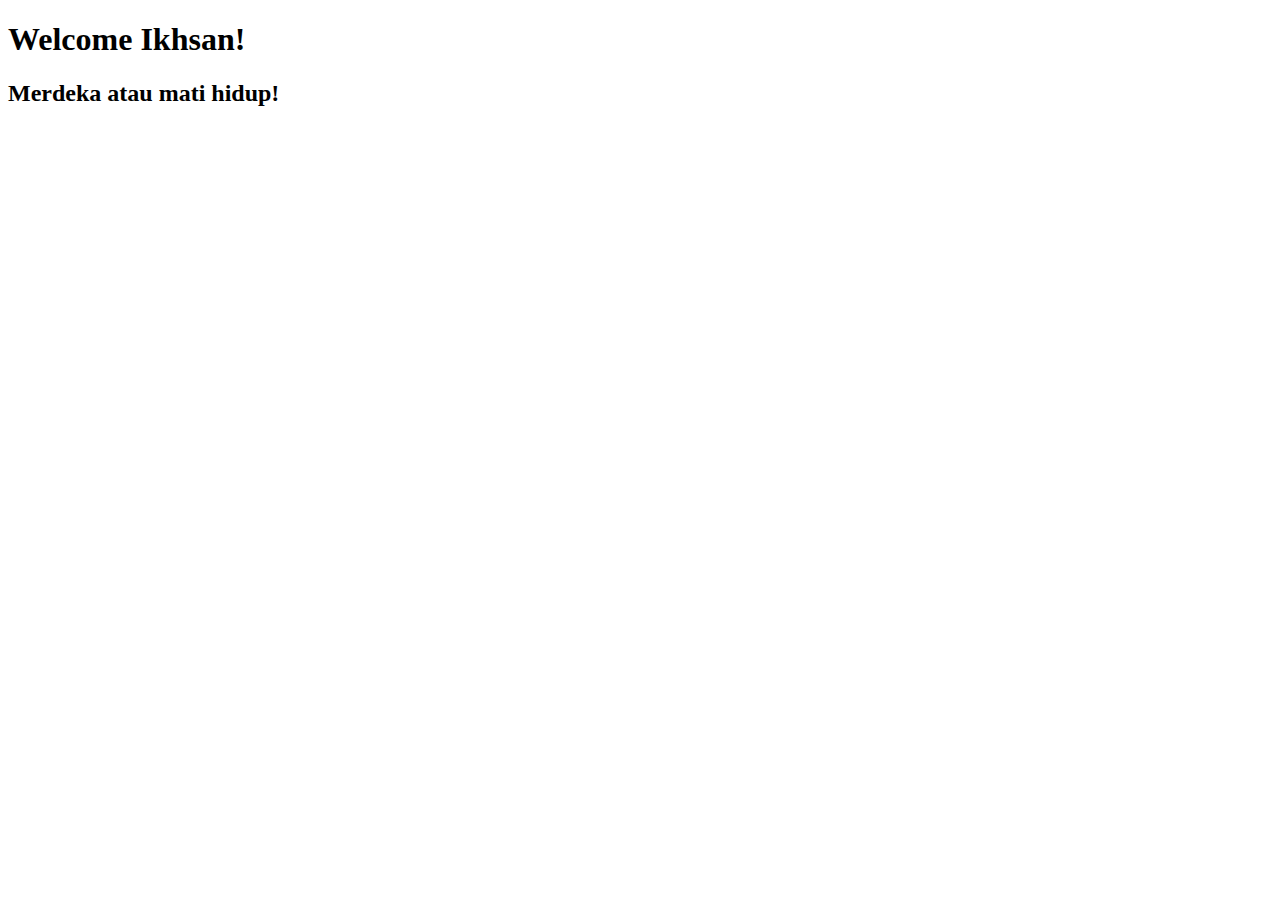
==== Chess-Class/index.html @ a0a30628 "change directory" ====
<!DOCTYPE html>
<html lang="en">
<head>
    <meta charset="UTF-8">
    <meta http-equiv="X-UA-Compatible" content="IE=edge">
    <meta name="viewport" content="width=device-width, initial-scale=1.0">
    <title>System Component(s) Figma to Code</title>
</head>
<body>
    
    <h1>Welcome Ikhsan!</h1>

    <h2>Merdeka atau mati hidup!</h2>
</body>
</html>
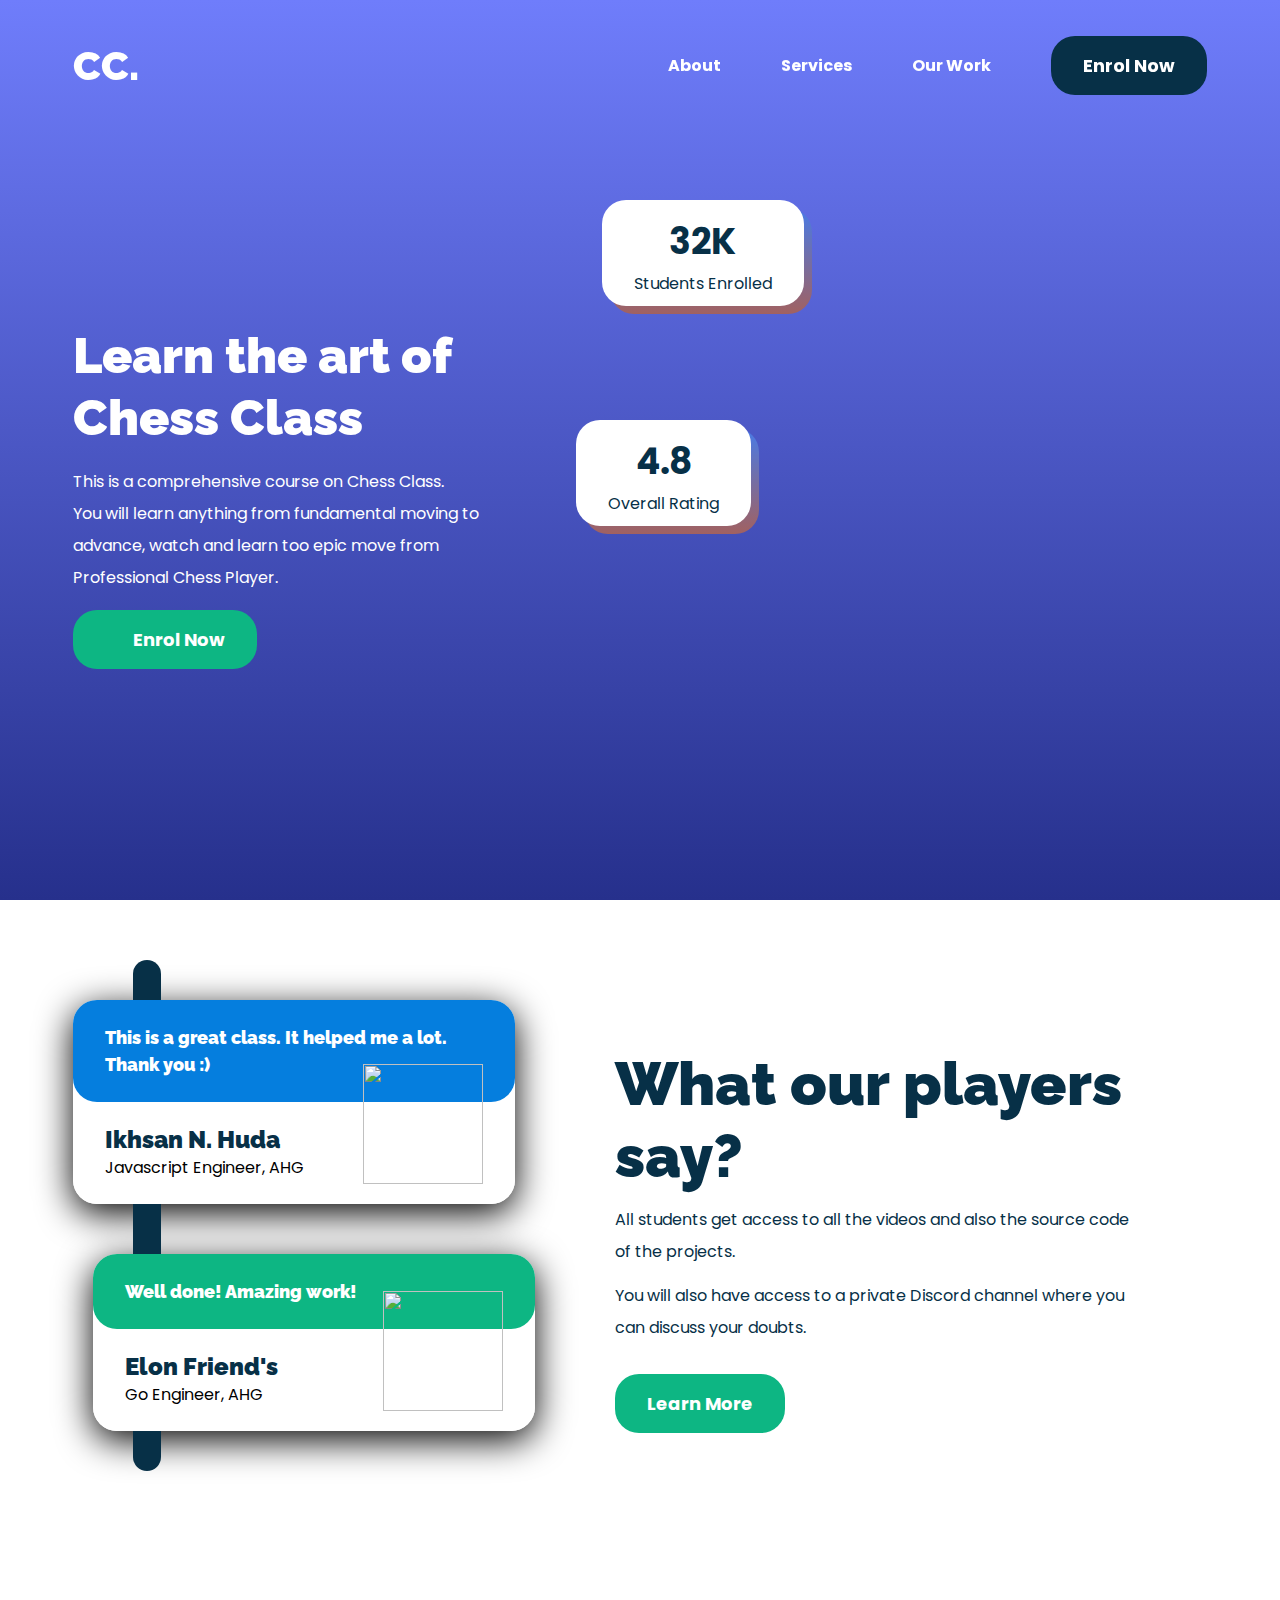
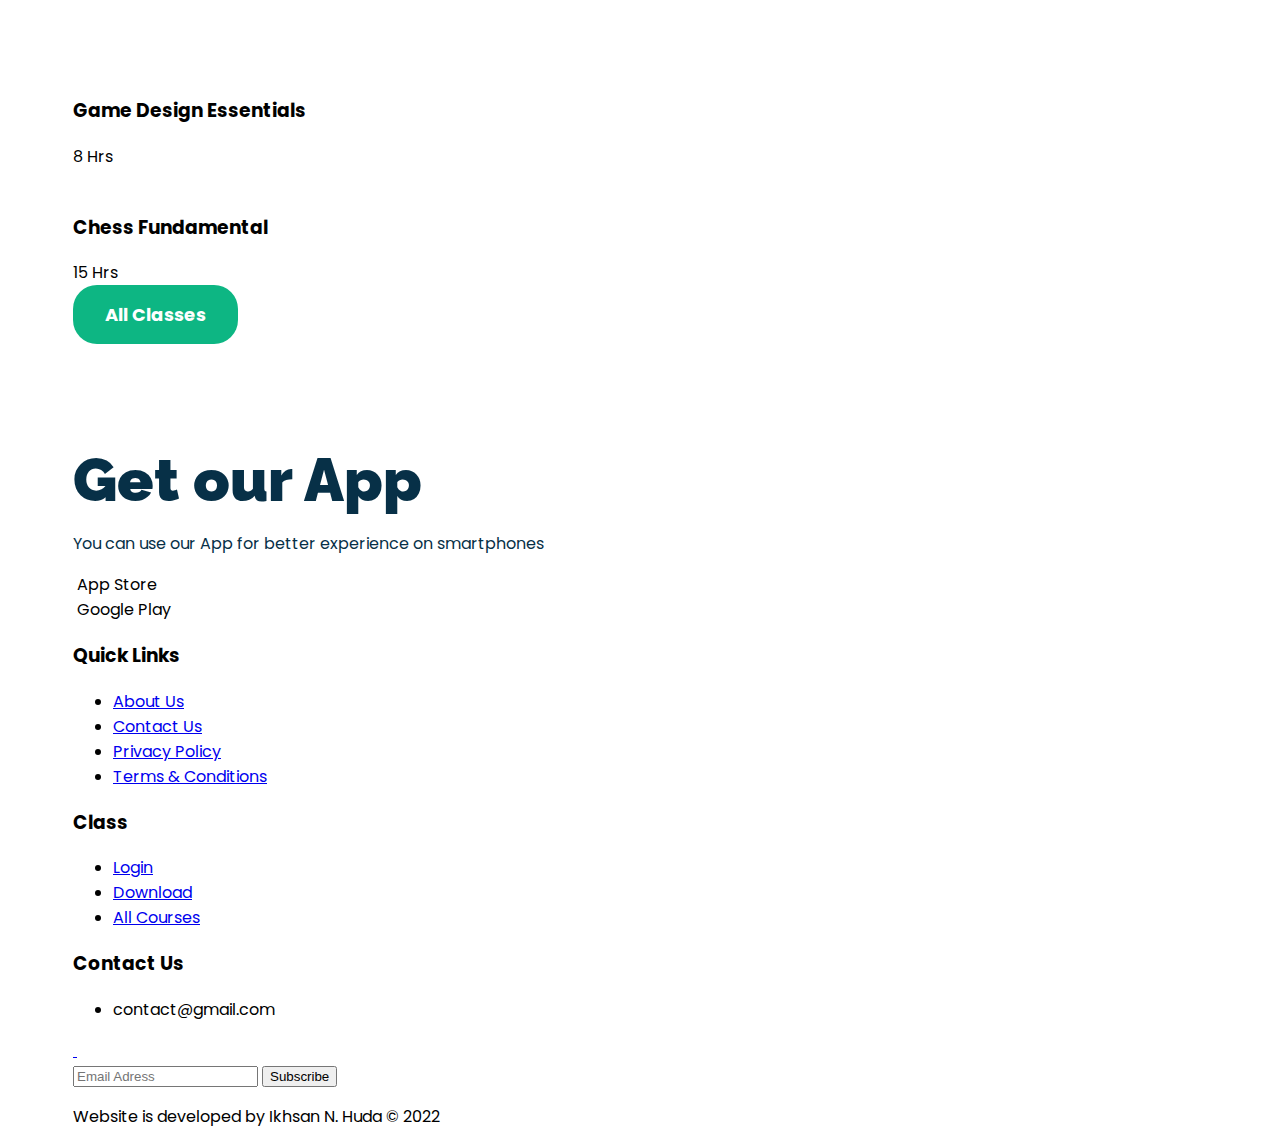
==== commit 12ddee3a: "update testimonials section" ====
--- a/Chess-Class/index.html
+++ b/Chess-Class/index.html
@@ -4,12 +4,269 @@
     <meta charset="UTF-8">
     <meta http-equiv="X-UA-Compatible" content="IE=edge">
     <meta name="viewport" content="width=device-width, initial-scale=1.0">
-    <title>System Component(s) Figma to Code</title>
+    <title>Chess Class</title>
+    <link rel="preconnect" href="https://fonts.googleapis.com">
+    <link rel="preconnect" href="https://fonts.gstatic.com" crossorigin>
+    <link href="https://fonts.googleapis.com/css2?family=Poppins:wght@400;700&family=Raleway:wght@300;900&display=swap" rel="stylesheet">
+    <link rel="stylesheet" href="style.css">
 </head>
 <body>
     
-    <h1>Welcome Ikhsan!</h1>
-
-    <h2>Merdeka atau mati hidup!</h2>
+
+<header>
+    <div class="wrapper">
+  <nav>
+            <div class="logo">
+                CC.
+            </div>
+   <ul>
+    <li>
+        <a href="#"> About </a>
+    </li>
+
+    <li>
+        <a href="#"> Services </a>
+    </li>
+
+    <li>
+        <a href="#"> Our Work </a>
+    </li>
+
+    <li>
+        <a href="#" class="btn dark"> Enrol Now </a>
+    </li>
+   </ul>
+  </nav>
+    
+    <!-- End of desktop navigation menu -->
+
+  <div class="hero-section"> 
+    <div class="left">
+        <h1>
+            Learn the art of <br>
+            Chess Class
+        </h1>
+
+        <p>
+            This is a comprehensive course on Chess Class. <br>
+            You will learn anything from fundamental moving to <br>
+            advance, watch and learn too epic move from <br>
+            Professional Chess Player.
+        </p>
+    
+        <a href="#" class="btn light enrol-icon">Enrol Now</a>
+    </div>
+    
+    <div class="right">
+        <img src="images/Chess.png" alt="" />
+    </div>
+
+  <div class="achievement-cards">
+
+    <div class="achievement-card students-enrolled">
+        <div class="content">
+            <div>
+                <h3>32K</h3>
+            </div>
+            <p>Students Enrolled</p>    
+        </div>
+
+        <div class="bg"></div>
+     </div>   
+   
+     <div class="achievement-card overall-rating">
+        <div class="content">
+            <div>
+            <h3>4.8</h3>
+            <img src="images/star-icon.png" alt="">
+            </div>
+            <p>Overall Rating</p>
+        </div>
+
+        <div class="bg"></div>
+     </div>   
+    </div>
+
+</div>
+</div>
+</header>    
+
+<!-- End of the header section -->
+
+    <div class="wrapper">
+        <section class="testimonials-section">
+            <div class="left">
+                <div class="testimonial-card">
+                    <div class="content">
+                        This is a great class. It helped me a lot. Thank you :)
+                    </div>
+
+                    <div class="info">
+                        <h4>Ikhsan N. Huda</h4>
+                        <div class="company">
+                            Javascript Engineer, AHG
+                        </div>      
+                        <img src="images/person.png" alt="" />
+                    </div>
+                </div>
+                    
+                    <div class="testimonial-card">
+                        <div class="content">
+                            Well done! Amazing work!
+                        </div>
+    
+                        <div class="info">
+                            <h4>Elon Friend's</h4>
+                            <div class="company">
+                                Go Engineer, AHG
+                            </div>      
+                            <img src="images/person2.png" alt="" />
+                        </div>
+                    </div> 
+                </div>
+   
+                <!-- End of the class Left -->
+                
+            <div class="right">
+                <h2>What our players say?</h2>
+
+                <div class="features">
+                    <p>
+                        All students get access to all the videos and also the source code <br> of the projects.
+                    </p>
+                    
+                    <p>
+                        You will also have access to a private Discord channel where you <br> can discuss your doubts.
+                    </p> 
+                </div>
+
+                <a href="#" class="btn light desktop-btn" > Learn More </a>
+            </div>
+            <a href="#" class="btn light mobile-btn" > Learn More </a>
+        </section>
+    </div>
+
+    <!-- End of Testimonials Section-->
+
+    <section class="classes-section">
+        <div class="wrapper">
+            <h2 class="light">Our Class</h2>
+
+            <div class="class-cards">  
+                <div class="course-card">
+                    <img src="images/class-image.png" alt="" />
+
+                    <div class="info">
+                        <h3>Game Design Essentials</h3>
+                        <div class="duration">8 Hrs</div>
+                    </div>
+                </div>
+
+                <div class="course-card">
+                    <img src="images/class2-image.png" alt="" />
+
+                    <div class="info">
+                        <h3>Chess Fundamental</h3>
+                        <div class="duration">15 Hrs</div>
+                    </div>
+                </div>
+            </div>
+
+            <a href="#" class="btn light">All Classes </a>
+        </div>
+    </section>
+
+    <!-- End of Class Section -->
+    
+    <div class="wrapper">  
+        <section class="app-section">
+            <h2>Get our App</h2>
+            <p>You can use our App for better experience on smartphones</p>
+            
+            <div class="app-buttons">
+                <div class="app-btn">
+                    <img src="images/appstore-icon.svg" alt="" />
+                    <span>App Store</span>
+                </div>
+                <div class="app-btn">
+                    <img src="images/google-store.svg" alt="" />
+                    <span>Google Play</span>
+                </div>
+            </div>
+        </section>
+    </div>
+
+<!-- End of the App Section -->
+
+    <footer>
+        <div class="wrapper">
+            <div class="links-container">
+                <div class="links">
+                    <h3>Quick Links</h3>
+                    <ul>
+                        <li>
+                        <a href="#">About Us</a>
+                        </li>    
+                        <li>
+                        <a href="#">Contact Us</a>
+                        </li>
+                        <li>
+                        <a href="#">Privacy Policy</a>
+                        </li>
+                        <li>
+                        <a href="#">Terms & Conditions</a>
+                        </li>
+                    </ul>
+                </div>
+
+                <div class="links">
+                    <h3>Class</h3>
+
+                    <ul>
+                        <li>
+                        <a href="#">Login</a>
+                        </li>    
+                        <li>
+                        <a href="#">Download</a>
+                        </li>
+                        <li>
+                        <a href="#">All Courses</a>
+                        </li>
+                    </ul>
+                </div>
+
+                <div class="links">
+                    <h3>Contact Us</h3>
+
+                    <ul>
+                        <li>
+                            contact@gmail.com
+                        </li>    
+                    </ul>
+                    
+                    <div class="socials">
+                     
+                     <a href="#"> 
+                        <img src="images/fb-icon.svg" alt="" />
+                     </a>
+                     <a href="#">    
+                        <img src="images/instagram-icon.svg" alt="" />
+                    </a>
+                        </div>
+                    <form action="#">
+                        <input type="text" placeholder="Email Adress" />
+                        <button class="submit-btn"> Subscribe</button>
+                    </form>    
+                    
+                </div>
+            </div>
+
+            <p class="copyright">Website is developed by Ikhsan N. Huda © 2022</p>
+        </div>
+    </footer>
+
+
+
+    <script src="script.js"></script>
 </body>
 </html>--- a/Chess-Class/style.css
+++ b/Chess-Class/style.css
@@ -0,0 +1,372 @@
+:root {
+   --orange-color: #0db683;
+   --dark-blue-color: #073047;
+   --dark-color: #070917;
+   --light-color: #E7E7E7;
+   --light-purple-color: #6F7DFB;
+   --light-blue-color: #057EDE;
+}
+
+*,
+*::after,
+*::before {
+   box-sizing: border-box;
+}
+
+body {
+   margin: 0;
+   font-family: "Poppins", sans-serif;
+}
+
+.wrapper {
+   max-width: 1134px;
+   margin: 0 auto;
+}
+
+
+/* Buttons */
+.btn {
+   padding: 16px 32px;
+   border-radius:24px;
+   color: #fff;
+   display: inline-block;
+   font-weight: bold;
+   font-size: 18px;
+   text-decoration: none;
+   position: relative;
+}
+
+.btn.dark {
+   background: var(--dark-blue-color);
+}
+
+.btn.light {
+   background: var(--orange-color);
+}
+
+.btn.enrol-icon::before {
+   content: url("images/enrol-icon.svg");
+   position: absolute;
+   top: 50%;
+   left: 32px;
+   transform: translateY(-50%);
+}
+
+.btn.enrol-icon {
+   padding-left: 60px;
+}
+
+/* Header */
+
+header {
+   background: linear-gradient(180deg, #6F7DFB 0%, #26308c 100%);
+   height: 100vh;
+   width: 100%;
+}
+
+nav {
+   display: flex;
+   justify-content: space-between;
+   align-items: center;
+   position: fixed;
+   width: 1134px;
+   top: 36px;
+   z-index: 100;
+}
+
+nav .logo {
+   font-family: "Raleway", sans-serif;
+   font-weight: 900;
+   font-size: 40px;
+   color: #ffffff;
+}
+
+nav ul {
+   display: flex;
+   align-items: center;
+   gap: 60px;
+   list-style: none;
+   margin: 0;
+}
+
+nav ul li a {
+   font-family: "Poppins", sans-serif;
+   font-weight: bold;
+   font-size: 16px;
+   color: #ffffff;
+   text-decoration: none;
+}
+
+/* Hero Section */
+
+.hero-section {
+   display: flex;
+   height: 100vh;
+   width: 100%;
+   align-items:center;
+   justify-content: space-between;
+   padding-top: 60px;
+}
+
+.hero-section .left h1 {
+   font-family: "Raleway", sans-serif;
+   font-weight: 900;
+   font-size: 50px;
+   line-height: 125%;
+   color: #ffffff;
+   margin-bottom: 0;
+}
+
+.hero-section .left p {
+   font-family: "Poppins", sans-serif;
+   font-weight: normal;
+   font-size: 16px;
+   line-height: 200%;
+   color: #ffffff;
+}
+
+.hero-section .left {
+   width: 457px;
+}
+
+
+.hero-section .right {
+   align-self: flex-end;
+}
+
+.hero-section .right img {
+   padding-left: 85%;
+   height: 420px;
+   vertical-align: middle;
+}
+
+
+/* achievement-cards */
+
+.achievement-card {
+   position: absolute;
+   min-width: 200px;
+}
+
+.achievement-cards .content {
+   border-radius: 24px;
+   background: #fff;
+   padding: 3px 32px;
+   z-index: 10;
+   line-height: 5px;
+   position: relative;
+    
+}
+
+.achievement-card.students-enrolled {
+   left: 47%;
+   top: 200px;
+   min-width: 13%;
+   text-align: center;
+}
+
+.achievement-card.overall-rating {
+   left: 45%;
+   top: 420px;
+   min-width: 10%;
+   text-align: center;
+}
+
+.achievement-card .content div {
+   display: flex;
+   align-items: center;
+}
+
+.achievement-card h3 {
+   font-family: "Poppins", sans-serif;
+   font-weight: bold;
+   font-size: 36px;
+   color: var(--dark-blue-color);
+   text-align: center;
+   width: 100%;
+   padding-bottom: 9px;
+}
+
+.achievement-card p {
+   font-family: "Poppins", sans-serif;
+   font-weight: normal;
+   font-size: 16px;
+   color: var(--dark-blue-color);
+   margin-top: -8px;
+   margin-bottom: 8px;
+   padding-bottom: 9px;
+}
+
+.achievement-card .bg {
+   position: absolute;
+   height: 100%;
+   width: 100%;
+   background: linear-gradient(180deg, #487be7 0%, #a16161 100%);
+   border-radius: 24px;
+   top: 8px;
+   left: 8px;
+   z-index: 1;
+}
+
+/* Testimonial Section */
+
+section {
+   margin-top: 100px;
+}
+
+h2 {
+   font-family: "Raleway", sans-serif;
+   font-weight: 900;
+   font-size: 60px;
+   line-height: 120%;
+   margin: 0;
+   color: var(--dark-blue-color);
+}
+
+h2.light {
+   color: #fff;
+}
+
+section p {
+   font-family: "Poppins", sans-serif;
+   font-weight: normal;
+   font-size: 16px;
+   line-height: 200%;
+   color: var(--dark-blue-color);
+   margin: 12px 0;
+}
+
+.testimonials-section {
+   display: flex;
+   gap: 100px;
+   align-items: center;
+}
+
+.testimonials-section .mobile-btn {
+   display: none;
+}
+
+
+
+/* Start Card CSS */
+
+
+.testimonials-section .testimonial-card {
+   width: 442px;
+   background: #fff;
+   box-shadow: 0px 9px 36px rgba(0, 0, 0, 2);
+   border-radius: 24px;
+   margin-bottom: 50px;
+   position: relative;
+}
+
+
+.testimonials-section .testimonial-card::before {
+   content: "";
+   width: 28px;
+   position: absolute;
+   height: 40px;
+   top: -40px;
+   left: 60px;
+   border-radius: 24px 24px 0 0;
+   background: var(--dark-blue-color);
+}
+
+.testimonials-section .testimonial-card:last-child:before {
+   height: calc(100% + 90px);
+   top: -50px;
+   left: 40px;
+   z-index: -1;
+   border-radius: 0 0 24px 24px;
+}
+
+.testimonials-section .testimonial-card .content {
+   font-family: "Raleway", sans-serif;
+   font-weight: 900;
+   font-size: 18px;
+   line-height: 150%;
+   color: #fff;
+   border-radius: 24px;
+   padding: 24px 32px ;
+   background: var(--light-blue-color);
+}
+
+.testimonials-section .testimonial-card:last-child .content {
+   background: var(--orange-color);
+}
+
+.testimonials-section .testimonial-card .info h4 {
+   font-family: "Raleway", sans-serif;
+   font-weight: 900;
+   font-size: 24px;
+   line-height: 120%;
+   margin: 0;
+   color: var(--dark-blue-color);
+}
+
+.testimonials-section .testimonial-card .info {
+   padding: 24px 32px;
+   background-color: #fff;
+   border-radius: 24px;
+}
+
+.testimonials-section .testimonial-card .info p.company {
+   font-family: "Raleway", sans-serif;
+   font-weight: normal;
+   font-size: 18px;
+   line-height: 120%;
+   color: var(--dark-blue-color);
+}
+
+.testimonials-section .testimonial-card img {
+   width: 120px;
+   height: 120px;
+   position: absolute;
+   right: 32px;
+   bottom: 20px;
+}
+
+.testimonials-section .testimonial-card:last-child {
+   transform: translate(20px);
+}
+
+.testimonials-section .features {
+   margin-bottom: 30px;
+}
+
+
+
+
+
+
+
+
+
+
+
+
+
+
+
+
+
+
+
+
+
+
+
+
+
+
+
+
+
+
+
+
+
+
+
+
+
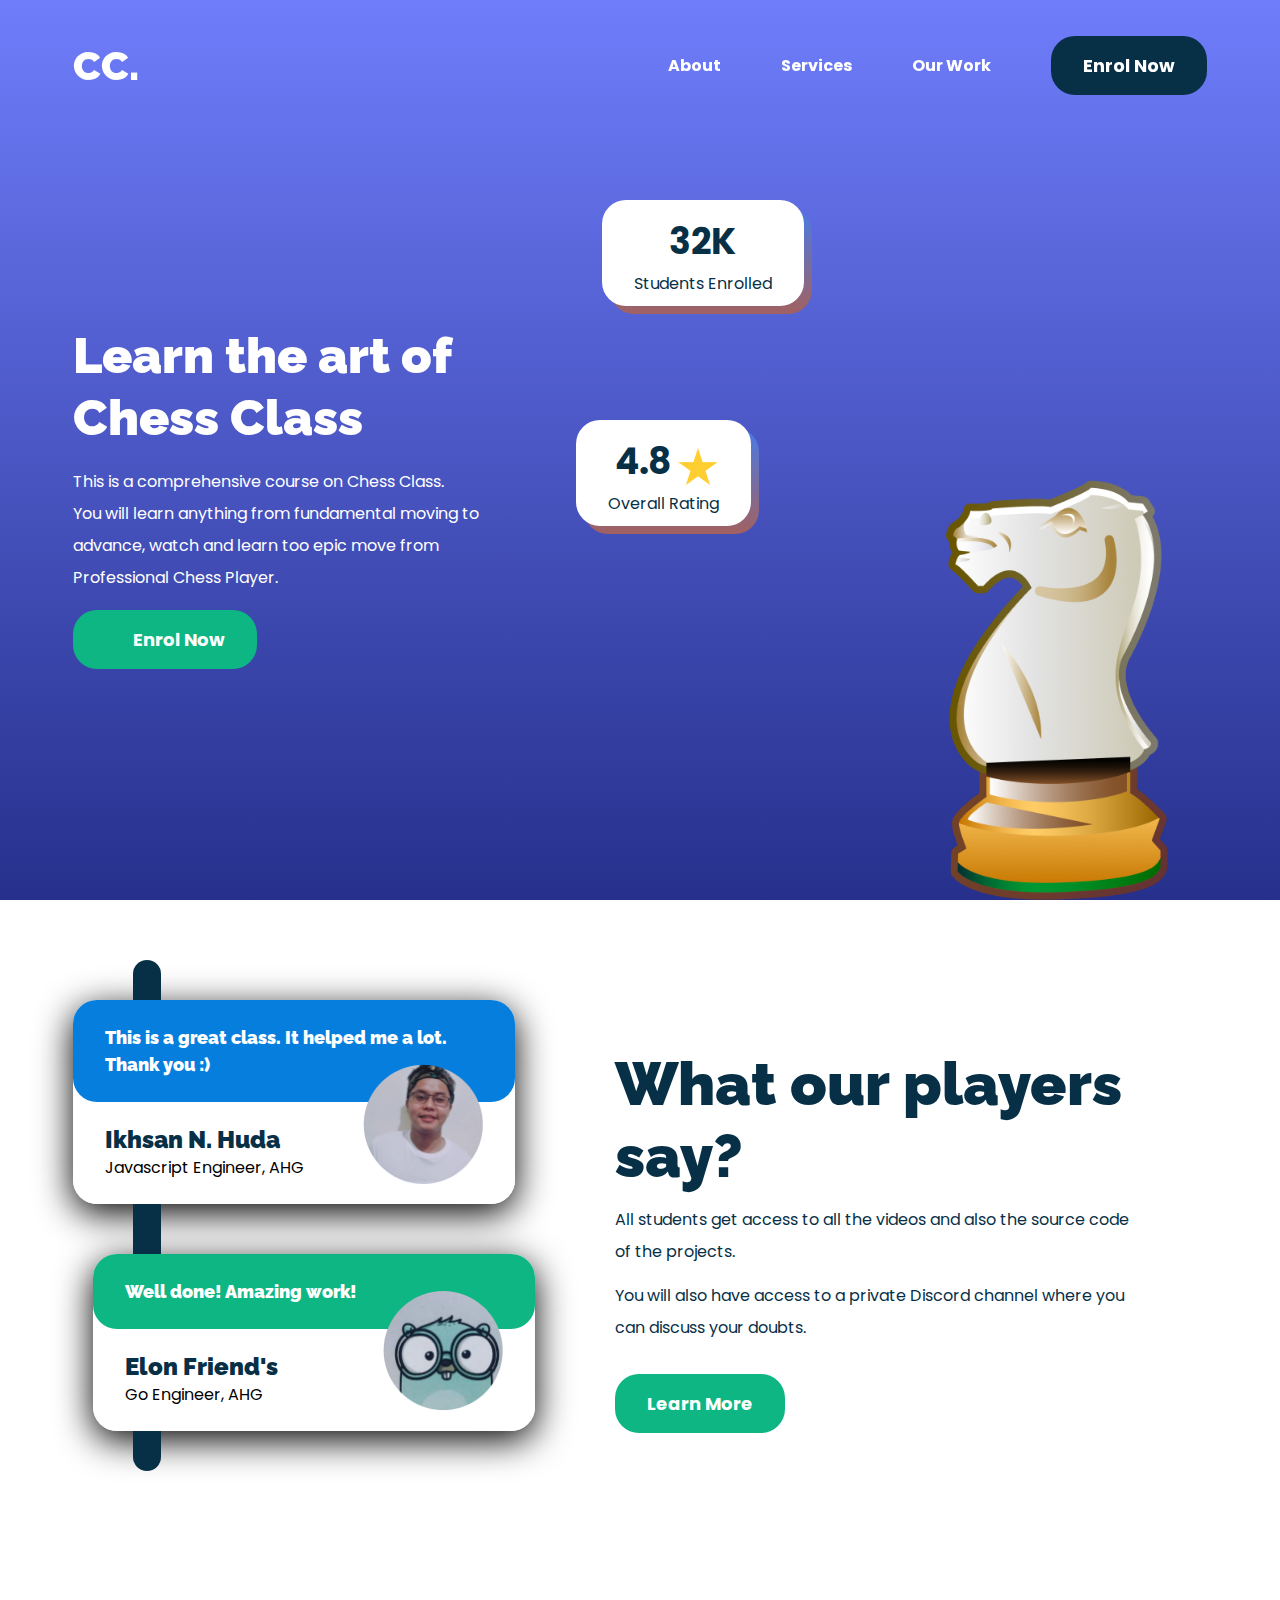
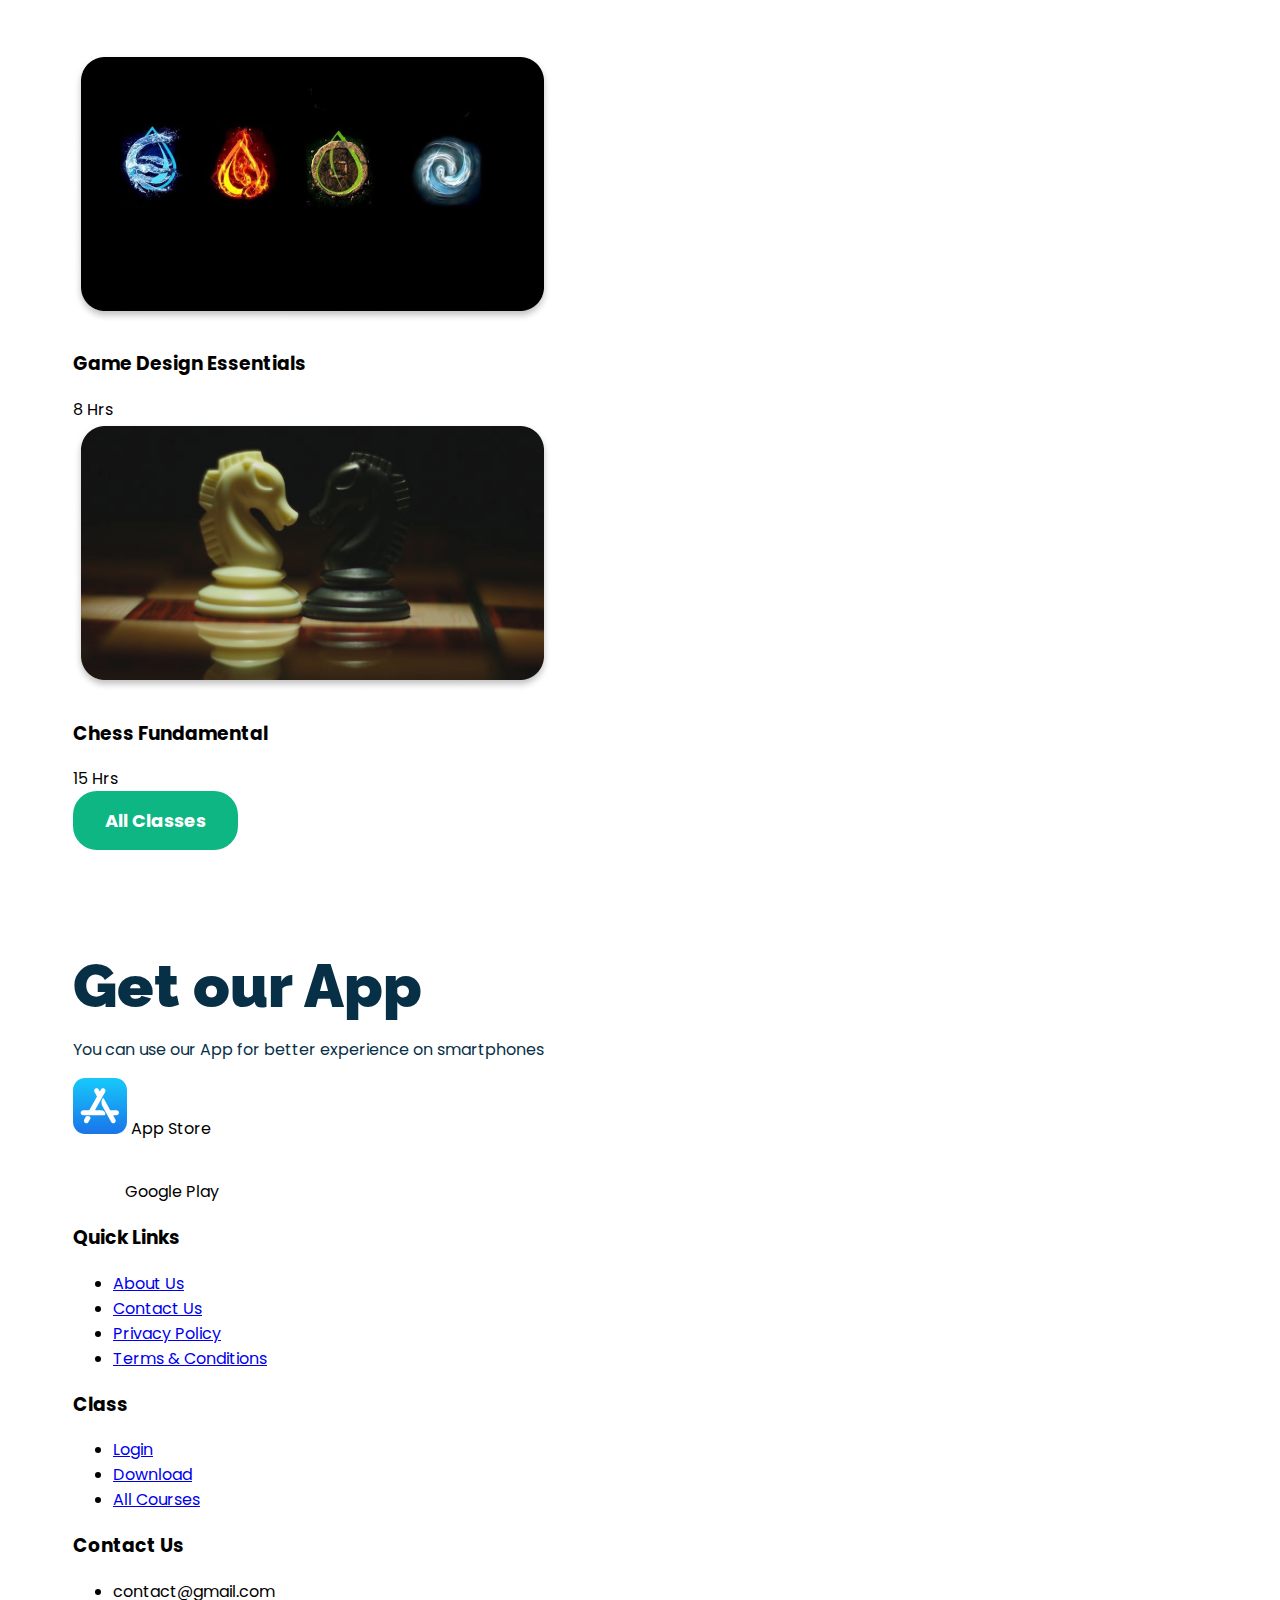
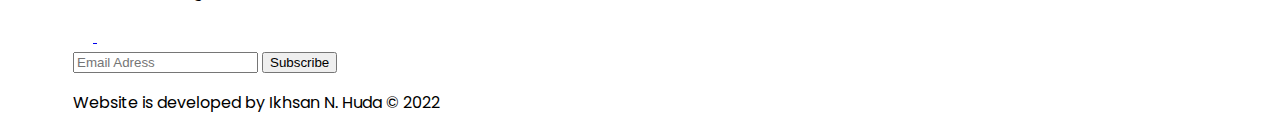
==== commit 6ae6cb2a: "change direction images" ====
--- a/Chess-Class/index.html
+++ b/Chess-Class/index.html
@@ -58,7 +58,7 @@
     </div>
     
     <div class="right">
-        <img src="images/Chess.png" alt="" />
+        <img src="Chess.png" alt="" />
     </div>
 
   <div class="achievement-cards">
@@ -78,7 +78,7 @@
         <div class="content">
             <div>
             <h3>4.8</h3>
-            <img src="images/star-icon.png" alt="">
+            <img src="star-icon.png" alt="">
             </div>
             <p>Overall Rating</p>
         </div>
@@ -106,7 +106,7 @@
                         <div class="company">
                             Javascript Engineer, AHG
                         </div>      
-                        <img src="images/person.png" alt="" />
+                        <img src="person.png" alt="" />
                     </div>
                 </div>
                     
@@ -120,7 +120,7 @@
                             <div class="company">
                                 Go Engineer, AHG
                             </div>      
-                            <img src="images/person2.png" alt="" />
+                            <img src="person2.png" alt="" />
                         </div>
                     </div> 
                 </div>
@@ -154,7 +154,7 @@
 
             <div class="class-cards">  
                 <div class="course-card">
-                    <img src="images/class-image.png" alt="" />
+                    <img src="class-image.png" alt="" />
 
                     <div class="info">
                         <h3>Game Design Essentials</h3>
@@ -163,7 +163,7 @@
                 </div>
 
                 <div class="course-card">
-                    <img src="images/class2-image.png" alt="" />
+                    <img src="class2-image.png" alt="" />
 
                     <div class="info">
                         <h3>Chess Fundamental</h3>
@@ -185,11 +185,11 @@
             
             <div class="app-buttons">
                 <div class="app-btn">
-                    <img src="images/appstore-icon.svg" alt="" />
+                    <img src="appstore-icon.svg" alt="" />
                     <span>App Store</span>
                 </div>
                 <div class="app-btn">
-                    <img src="images/google-store.svg" alt="" />
+                    <img src="google-store.svg" alt="" />
                     <span>Google Play</span>
                 </div>
             </div>
@@ -247,10 +247,10 @@
                     <div class="socials">
                      
                      <a href="#"> 
-                        <img src="images/fb-icon.svg" alt="" />
+                        <img src="fb-icon.svg" alt="" />
                      </a>
                      <a href="#">    
-                        <img src="images/instagram-icon.svg" alt="" />
+                        <img src="instagram-icon.svg" alt="" />
                     </a>
                         </div>
                     <form action="#">
